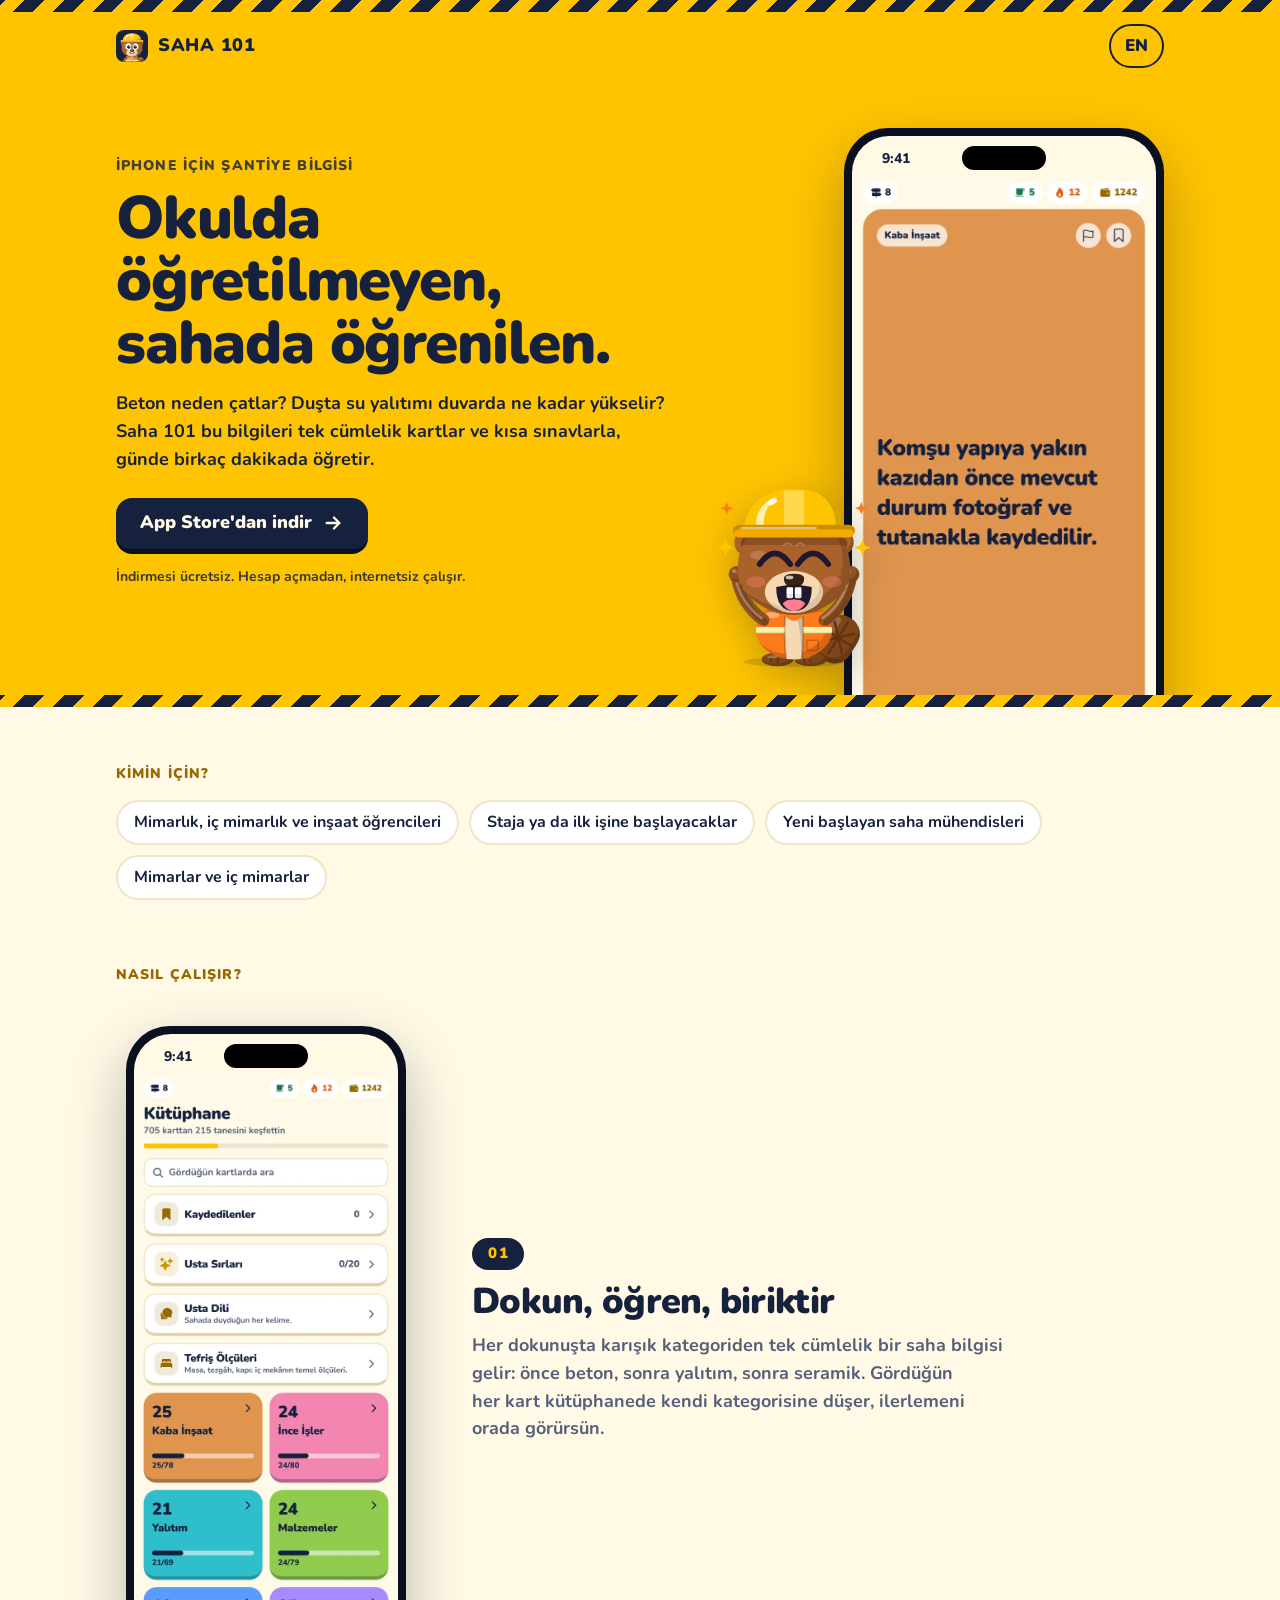
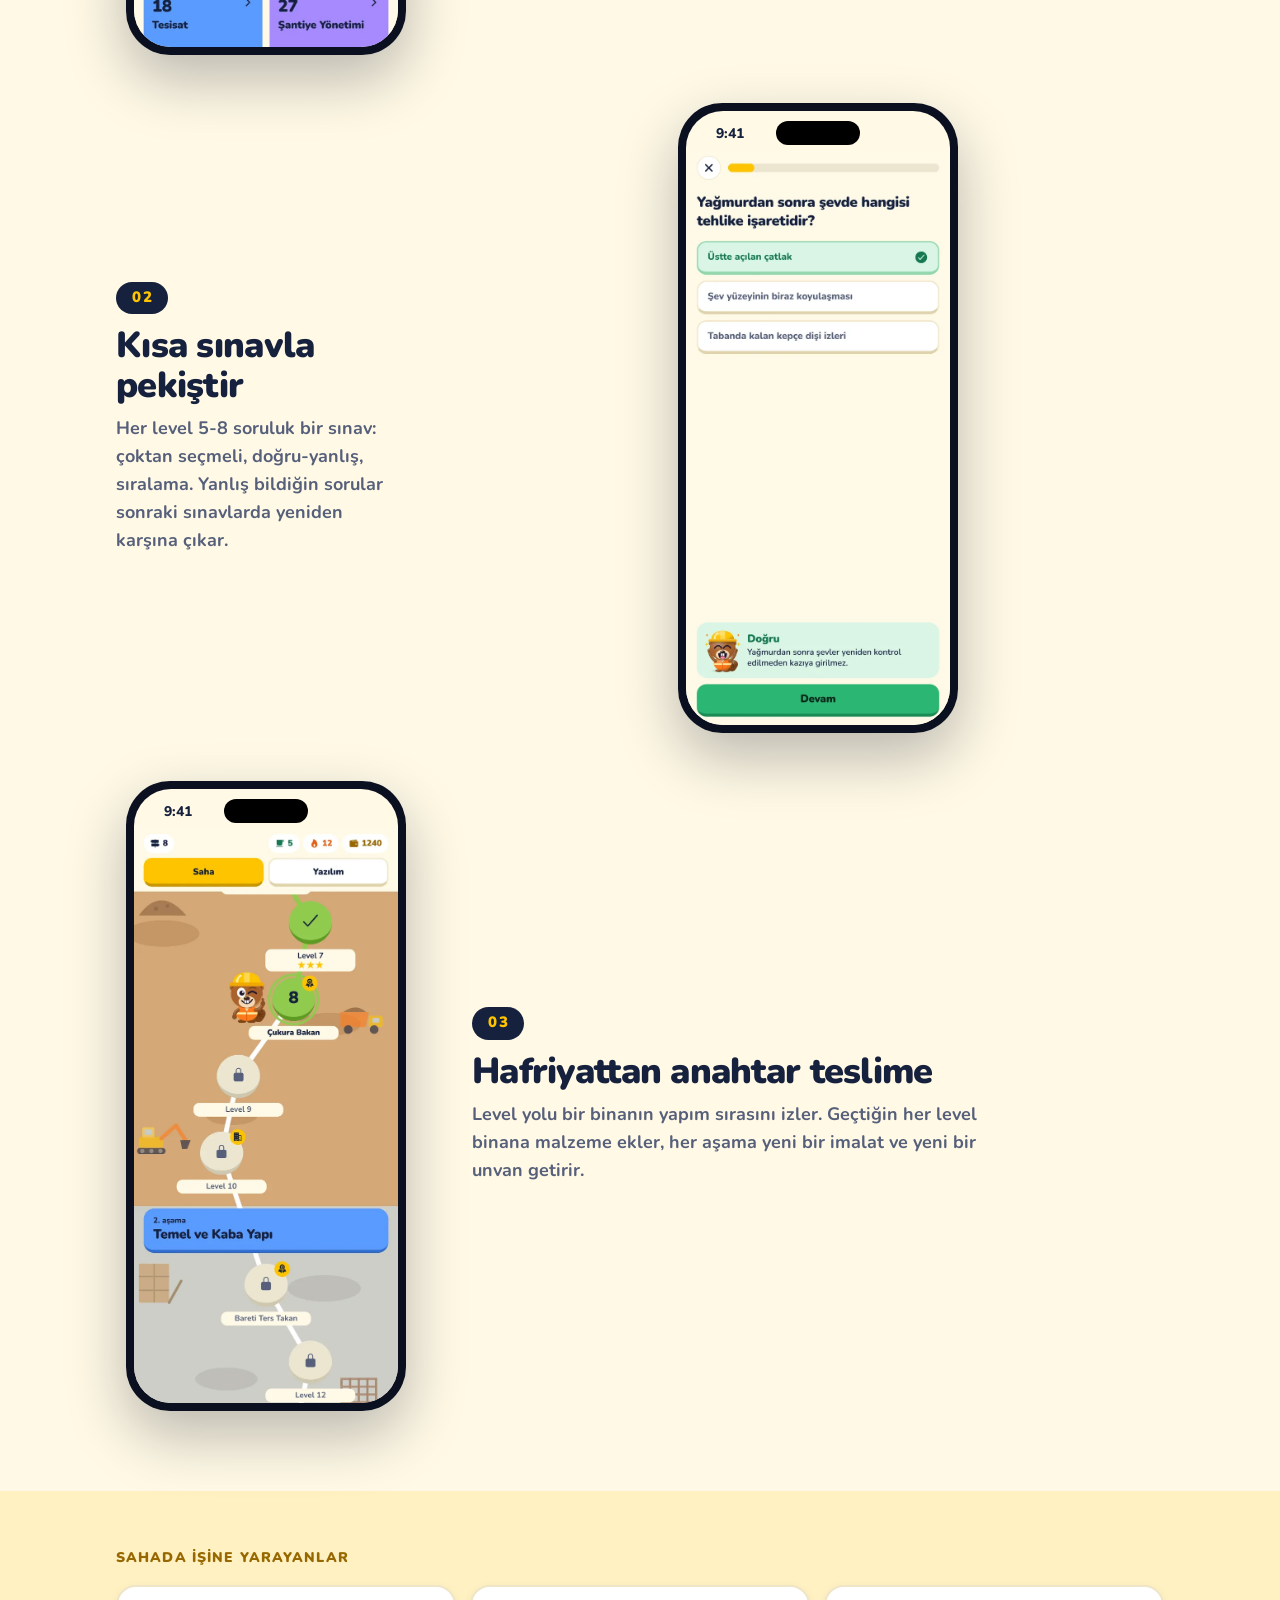
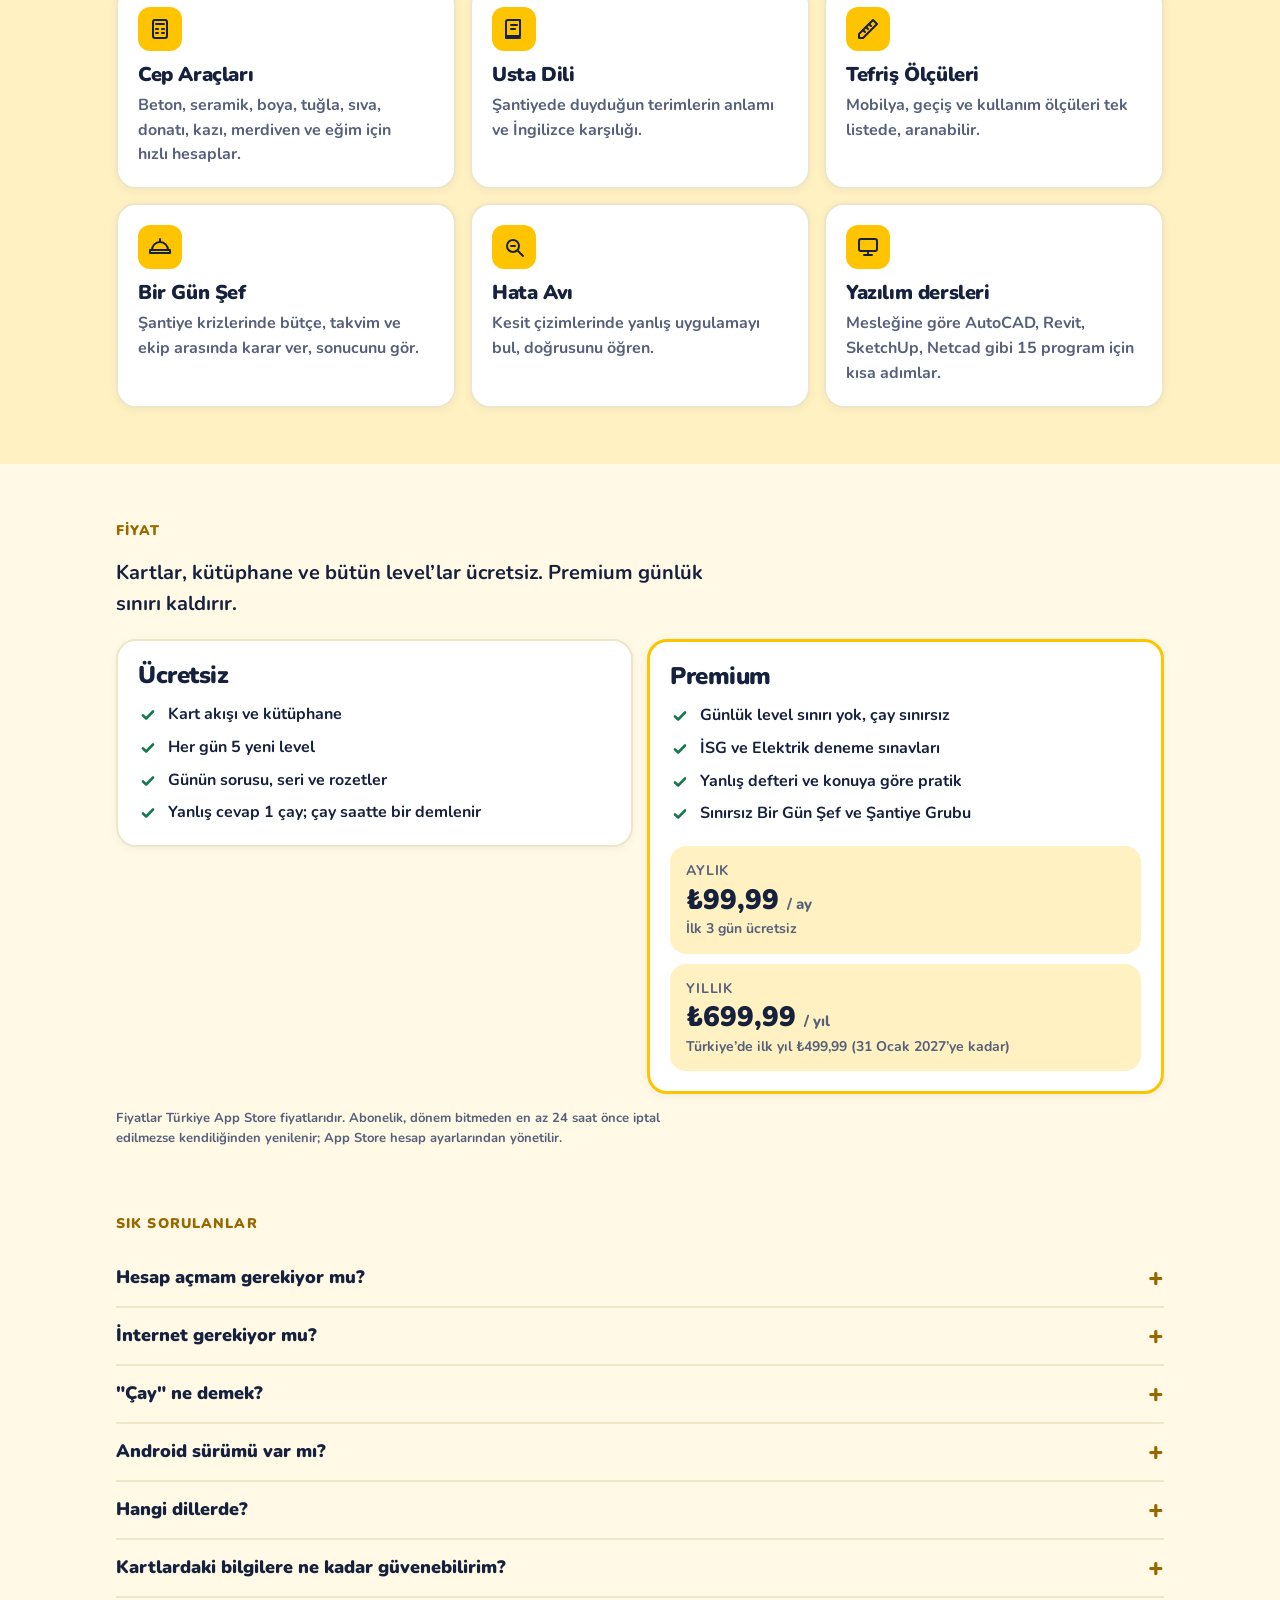
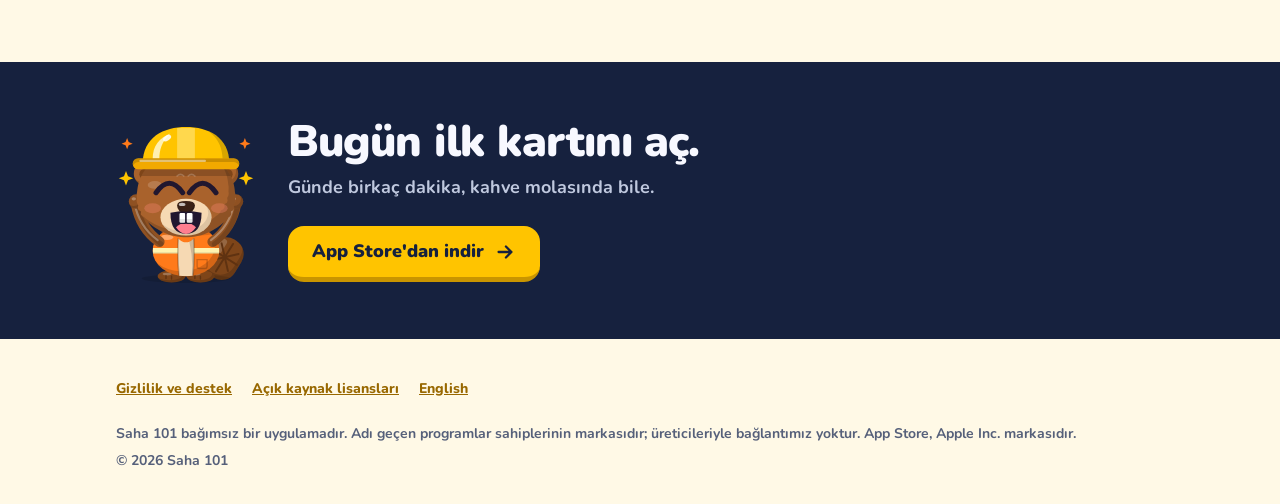
==== tanitim/index.html @ 29eaad17 "Tanıtım sitesi (tanitim/, TR + EN) Co-Authored-By: Claude Opus 5.5 <noreply@anthropic.com> Claude-Se" ====
<!doctype html>
<html lang="tr">
<head>
<meta charset="utf-8">
<meta name="viewport" content="width=device-width, initial-scale=1, viewport-fit=cover">
<title>Saha 101: Şantiye Bilgisi | Okulda öğretilmeyen, sahada öğrenilen</title>
<meta name="description" content="Saha 101, şantiyede öğrenilen pratik bilgileri tek cümlelik kartlar ve kısa sınavlarla öğreten iPhone uygulaması. Mimarlık, iç mimarlık ve inşaat öğrencileri, yeni saha mühendisleri için.">
<meta name="apple-itunes-app" content="app-id=6831292232">
<meta name="theme-color" content="#FFC400" media="(prefers-color-scheme: light)">
<meta name="theme-color" content="#25304D" media="(prefers-color-scheme: dark)">
<link rel="canonical" href="https://teomansahin3.github.io/saha101-gizlilik/tanitim/">
<link rel="alternate" hreflang="tr" href="https://teomansahin3.github.io/saha101-gizlilik/tanitim/">
<link rel="alternate" hreflang="en" href="https://teomansahin3.github.io/saha101-gizlilik/tanitim/en/">
<meta property="og:image" content="https://teomansahin3.github.io/saha101-gizlilik/tanitim/img/icon-180.png">
<meta property="og:type" content="website">
<meta property="og:title" content="Saha 101: Şantiye Bilgisi | Okulda öğretilmeyen, sahada öğrenilen">
<meta property="og:description" content="Saha 101, şantiyede öğrenilen pratik bilgileri tek cümlelik kartlar ve kısa sınavlarla öğreten iPhone uygulaması. Mimarlık, iç mimarlık ve inşaat öğrencileri, yeni saha mühendisleri için.">
<link rel="icon" href="img/icon-64.png">
<link rel="apple-touch-icon" href="img/icon-180.png">
<link rel="preload" href="fonts/nunito-900.woff2" as="font" type="font/woff2" crossorigin>
<link rel="preload" href="fonts/nunito-700.woff2" as="font" type="font/woff2" crossorigin>
<link rel="stylesheet" href="style.css">
</head>
<body>
<a class="skip" href="#main">İçeriğe geç</a>
<div class="tape" aria-hidden="true"></div>
<header class="top">
  <div class="wrap top-in"><a class="brand" href="./"><img src="img/icon-64.png" width="32" height="32" alt="">Saha 101</a>
  <a class="lang" href="en/" hreflang="en" aria-label="English">EN</a></div>
</header>
<main id="main">
  <section class="hero">
    <div class="wrap hero-grid">
      <div class="hero-copy">
        <p class="eyebrow">iPhone için şantiye bilgisi</p>
        <h1>Okulda öğretilmeyen, sahada öğrenilen.</h1>
        <p class="lead">Beton neden çatlar? Duşta su yalıtımı duvarda ne kadar yükselir? Saha 101 bu bilgileri tek cümlelik kartlar ve kısa sınavlarla, günde birkaç dakikada öğretir.</p>
        <a class="btn" href="https://apps.apple.com/tr/app/id6831292232" rel="noopener">App Store'dan indir<svg viewBox="0 0 24 24" aria-hidden="true"><path d="M5 12h14M13 6l6 6-6 6"/></svg></a>
        <p class="note">İndirmesi ücretsiz. Hesap açmadan, internetsiz çalışır.</p>
      </div>
      <div class="hero-art">
        <div class="phone"><div class="screen"><div class="bar" aria-hidden="true"><span class="time">9:41</span><span class="island"></span></div><img src="img/tr/feed.webp" width="640" height="1391" alt="Saha 101 kart akışı: &quot;Komşu yapıya yakın kazıdan önce mevcut durum fotoğraf ve tutanakla kaydedilir.&quot;" fetchpriority="high" decoding="async"></div></div>
        <img class="kalfa" src="img/kalfa.svg" width="252" height="296" alt="">
      </div>
    </div>
  </section>
  <div class="tape" aria-hidden="true"></div>

  <section class="who wrap" aria-labelledby="who-h">
    <h2 id="who-h" class="label">Kimin için?</h2>
    <ul class="chips"><li>Mimarlık, iç mimarlık ve inşaat öğrencileri</li><li>Staja ya da ilk işine başlayacaklar</li><li>Yeni başlayan saha mühendisleri</li><li>Mimarlar ve iç mimarlar</li></ul>
  </section>

  <section class="how wrap" aria-labelledby="how-h">
    <h2 id="how-h" class="label">Nasıl çalışır?</h2>
    <div class="step">
      <div class="phone"><div class="screen"><div class="bar" aria-hidden="true"><span class="time">9:41</span><span class="island"></span></div><img src="img/tr/library.webp" width="640" height="1391" alt="Kütüphane ekranı, kategori ilerlemeleri" loading="lazy" decoding="async"></div></div>
      <div class="step-copy"><span class="num">01</span><h3>Dokun, öğren, biriktir</h3><p>Her dokunuşta karışık kategoriden tek cümlelik bir saha bilgisi gelir: önce beton, sonra yalıtım, sonra seramik. Gördüğün her kart kütüphanede kendi kategorisine düşer, ilerlemeni orada görürsün.</p></div>
    </div>
    <div class="step flip">
      <div class="phone"><div class="screen"><div class="bar" aria-hidden="true"><span class="time">9:41</span><span class="island"></span></div><img src="img/tr/exam.webp" width="640" height="1391" alt="Sınav ekranı, doğru cevap işaretli" loading="lazy" decoding="async"></div></div>
      <div class="step-copy"><span class="num">02</span><h3>Kısa sınavla pekiştir</h3><p>Her level 5-8 soruluk bir sınav: çoktan seçmeli, doğru-yanlış, sıralama. Yanlış bildiğin sorular sonraki sınavlarda yeniden karşına çıkar.</p></div>
    </div>
    <div class="step">
      <div class="phone"><div class="screen"><div class="bar" aria-hidden="true"><span class="time">9:41</span><span class="island"></span></div><img src="img/tr/path.webp" width="640" height="1391" alt="Level yolu ekranı, hafriyat aşaması" loading="lazy" decoding="async"></div></div>
      <div class="step-copy"><span class="num">03</span><h3>Hafriyattan anahtar teslime</h3><p>Level yolu bir binanın yapım sırasını izler. Geçtiğin her level binana malzeme ekler, her aşama yeni bir imalat ve yeni bir unvan getirir.</p></div>
    </div>
  </section>

  <section class="more" aria-labelledby="more-h">
    <div class="wrap">
      <h2 id="more-h" class="label">Sahada işine yarayanlar</h2>
      <ul class="grid"><li class="card"><span class="badge"><svg viewBox="0 0 24 24" aria-hidden="true"><rect x="5" y="3" width="14" height="18" rx="2"/><path d="M8 7h8M8 12h2M14 12h2M8 16h2M14 16h2"/></svg></span><h3>Cep Araçları</h3><p>Beton, seramik, boya, tuğla, sıva, donatı, kazı, merdiven ve eğim için hızlı hesaplar.</p></li><li class="card"><span class="badge"><svg viewBox="0 0 24 24" aria-hidden="true"><path d="M4 5a2 2 0 0 1 2-2h12v16H6a2 2 0 0 0-2 2z"/><path d="M4 21h14M9 8h6M9 12h4"/></svg></span><h3>Usta Dili</h3><p>Şantiyede duyduğun terimlerin anlamı ve İngilizce karşılığı.</p></li><li class="card"><span class="badge"><svg viewBox="0 0 24 24" aria-hidden="true"><path d="M3 17 17 3l4 4L7 21H3z"/><path d="m7 13 2 2M10 10l2 2M13 7l2 2"/></svg></span><h3>Tefriş Ölçüleri</h3><p>Mobilya, geçiş ve kullanım ölçüleri tek listede, aranabilir.</p></li><li class="card"><span class="badge"><svg viewBox="0 0 24 24" aria-hidden="true"><path d="M4 15a8 8 0 0 1 16 0"/><path d="M2 15h20v3H2zM12 7V4"/></svg></span><h3>Bir Gün Şef</h3><p>Şantiye krizlerinde bütçe, takvim ve ekip arasında karar ver, sonucunu gör.</p></li><li class="card"><span class="badge"><svg viewBox="0 0 24 24" aria-hidden="true"><circle cx="11" cy="11" r="6"/><path d="m16 16 5 5M9 11h4"/></svg></span><h3>Hata Avı</h3><p>Kesit çizimlerinde yanlış uygulamayı bul, doğrusunu öğren.</p></li><li class="card"><span class="badge"><svg viewBox="0 0 24 24" aria-hidden="true"><rect x="3" y="4" width="18" height="12" rx="2"/><path d="M8 20h8M12 16v4"/></svg></span><h3>Yazılım dersleri</h3><p>Mesleğine göre AutoCAD, Revit, SketchUp, Netcad gibi 15 program için kısa adımlar.</p></li></ul>
    </div>
  </section>

  <section class="price wrap" aria-labelledby="price-h">
    <h2 id="price-h" class="label">Fiyat</h2>
    <p class="section-lead">Kartlar, kütüphane ve bütün level’lar ücretsiz. Premium günlük sınırı kaldırır.</p>
    <div class="tiers">
      <div class="card tier"><h3>Ücretsiz</h3><ul class="ticks"><li>Kart akışı ve kütüphane</li><li>Her gün 5 yeni level</li><li>Günün sorusu, seri ve rozetler</li><li>Yanlış cevap 1 çay; çay saatte bir demlenir</li></ul></div>
      <div class="card tier pro"><h3>Premium</h3><ul class="ticks"><li>Günlük level sınırı yok, çay sınırsız</li><li>İSG ve Elektrik deneme sınavları</li><li>Yanlış defteri ve konuya göre pratik</li><li>Sınırsız Bir Gün Şef ve Şantiye Grubu</li></ul>
        <div class="plans"><div class="plan"><span class="pname">Aylık</span><span class="pprice">₺99,99 <small>/ ay</small></span><span class="pnote">İlk 3 gün ücretsiz</span></div><div class="plan"><span class="pname">Yıllık</span><span class="pprice">₺699,99 <small>/ yıl</small></span><span class="pnote">Türkiye’de ilk yıl ₺499,99 (31 Ocak 2027’ye kadar)</span></div></div>
      </div>
    </div>
    <p class="fine">Fiyatlar Türkiye App Store fiyatlarıdır. Abonelik, dönem bitmeden en az 24 saat önce iptal edilmezse kendiliğinden yenilenir; App Store hesap ayarlarından yönetilir.</p>
  </section>

  <section class="faq wrap" aria-labelledby="faq-h">
    <h2 id="faq-h" class="label">Sık sorulanlar</h2>
    <details><summary>Hesap açmam gerekiyor mu?</summary><p>Hayır. Hesap, giriş ya da sunucu yok. İlerlemen yalnızca telefonunda saklanır; istersen Ayarlar’dan dosya olarak iCloud Drive’a yedeklersin.</p></details>
    <details><summary>İnternet gerekiyor mu?</summary><p>Hayır. Bütün içerik uygulamanın içinde gelir, şantiyede çekmeyen yerde de çalışır.</p></details>
    <details><summary>"Çay" ne demek?</summary><p>Sınavda yanlış cevap bir bardak çaya mal olur. Çay saatte bir demlenir, bir level’ı ilk kez geçince bir çay geri gelir. Çay bitse de kartlar açık kalır. Premium’da çay sınırsızdır.</p></details>
    <details><summary>Android sürümü var mı?</summary><p>Şimdilik yalnızca iPhone için. Android sürümü hazırlanıyor.</p></details>
    <details><summary>Hangi dillerde?</summary><p>Türkçe, İngilizce, İtalyanca, İspanyolca, Fransızca ve Almanca.</p></details>
    <details><summary>Kartlardaki bilgilere ne kadar güvenebilirim?</summary><p>Kartlar genel saha pratiğini anlatır. Bir ölçüyü ya da süreyi uygulamadan önce yürürlükteki yönetmelik, proje ve üretici föyüyle teyit et. Deneme sınavları resmî sınav değildir.</p></details>
  </section>

  <section class="final">
    <div class="wrap final-in">
      <img src="img/kalfa.svg" width="126" height="148" alt="" loading="lazy">
      <div><h2>Bugün ilk kartını aç.</h2><p>Günde birkaç dakika, kahve molasında bile.</p><a class="btn on-dark" href="https://apps.apple.com/tr/app/id6831292232" rel="noopener">App Store'dan indir<svg viewBox="0 0 24 24" aria-hidden="true"><path d="M5 12h14M13 6l6 6-6 6"/></svg></a></div>
    </div>
  </section>
</main>
<footer class="foot wrap">
  <nav><a href="https://teomansahin3.github.io/saha101-gizlilik/">Gizlilik ve destek</a><a href="https://teomansahin3.github.io/saha101-gizlilik/lisanslar.html">Açık kaynak lisansları</a><a href="en/">English</a></nav>
  <p>Saha 101 bağımsız bir uygulamadır. Adı geçen programlar sahiplerinin markasıdır; üreticileriyle bağlantımız yoktur. App Store, Apple Inc. markasıdır.</p>
  <p>© 2026 Saha 101</p>
</footer>
</body>
</html>
---- tanitim/style.css ----
/* Saha 101 tanıtım sitesi. Renkler src/theme/tokens.ts ile aynı (A paleti), yazı Nunito. */
@font-face { font-family: Nunito; font-weight: 700; font-display: swap; src: url(fonts/nunito-700.woff2) format('woff2'); }
@font-face { font-family: Nunito; font-weight: 800; font-display: swap; src: url(fonts/nunito-800.woff2) format('woff2'); }
@font-face { font-family: Nunito; font-weight: 900; font-display: swap; src: url(fonts/nunito-900.woff2) format('woff2'); }

:root {
  --bg: #FFF9E6; --surface: #FFFFFF; --surface-alt: #FFF1C2; --border: #EFE6C8; --border-deep: #DFD3AB;
  --ink: #16213E; --muted: #56607A; --accent: #FFC400; --accent-deep: #C99500; --link: #986800;
  --navy: #16213E; --on-navy: #F7F8FF; --navy-muted: #BFC8DE; --success: #16784F;
  --hero: #FFC400; --hero-ink: #16213E;
  --r-sm: 12px; --r-md: 16px; --r-lg: 20px;
  --wrap: 1080px;
  color-scheme: light dark;
}
@media (prefers-color-scheme: dark) {
  :root {
    --bg: #25304D; --surface: #303C5E; --surface-alt: #3A4770; --border: #44527A; --border-deep: #1D2640;
    --ink: #F7F8FF; --muted: #BFC8DE; --link: #FFD54D; --success: #9CEBC2;
    --navy: #1D2640;
  }
}

* { box-sizing: border-box; }
html { -webkit-text-size-adjust: 100%; scroll-behavior: smooth; }
@media (prefers-reduced-motion: reduce) { html { scroll-behavior: auto; } }
body { margin: 0; background: var(--bg); color: var(--ink); font: 700 17px/1.55 Nunito, -apple-system, BlinkMacSystemFont, 'Segoe UI', Roboto, sans-serif; }
img { max-width: 100%; }
a { color: var(--link); }
h1, h2, h3 { font-weight: 900; margin: 0; letter-spacing: -0.02em; text-wrap: balance; }
p { margin: 0; text-wrap: pretty; }
ul { margin: 0; padding: 0; list-style: none; }
:focus-visible { outline: 3px solid var(--accent); outline-offset: 3px; border-radius: 6px; }

.wrap { max-width: var(--wrap); margin: 0 auto; padding-left: max(16px, env(safe-area-inset-left)); padding-right: max(16px, env(safe-area-inset-right)); }
.skip { position: absolute; left: -999px; top: 8px; background: var(--navy); color: #fff; padding: 8px 14px; border-radius: 8px; z-index: 9; }
.skip:focus { left: 8px; }

/* Uyarı şeridi: uygulamanın imzası */
.tape { height: 12px; background: repeating-linear-gradient(-45deg, #FFC400 0 14px, #16213E 14px 28px); }

.top { padding: 12px 0; background: var(--hero); color: var(--hero-ink); }
.top-in { display: flex; align-items: center; justify-content: space-between; }
.brand { display: inline-flex; align-items: center; gap: 10px; font-weight: 900; font-size: 18px; letter-spacing: .04em; text-transform: uppercase; color: inherit; text-decoration: none; min-height: 44px; }
.brand img { border-radius: 8px; }
.lang { display: inline-flex; align-items: center; justify-content: center; min-width: 44px; min-height: 44px; font-weight: 900; color: inherit; text-decoration: none; border: 2px solid currentColor; border-radius: 999px; padding: 0 14px; }

/* Hero */
.hero { background: var(--hero); color: var(--hero-ink); padding: 16px 0 0; overflow: hidden; }
.hero-grid { display: grid; gap: 28px; }
.eyebrow { font-weight: 900; font-size: 14px; letter-spacing: .08em; text-transform: uppercase; opacity: .8; }
.hero h1 { font-size: clamp(36px, 9vw, 60px); line-height: 1.04; margin-top: 10px; }
.lead { font-size: 18px; margin-top: 16px; max-width: 34em; }
.note { font-size: 14px; margin-top: 12px; opacity: .85; }

.btn { display: inline-flex; align-items: center; gap: 10px; margin-top: 24px; min-height: 56px; padding: 0 24px; background: #16213E; color: #FFF9E6; font-weight: 900; font-size: 18px; text-decoration: none; border-radius: var(--r-md); border-bottom: 5px solid #0B1020; transition: transform .12s ease, border-bottom-width .12s ease; }
.btn svg { width: 22px; height: 22px; fill: none; stroke: currentColor; stroke-width: 2.5; stroke-linecap: round; stroke-linejoin: round; }
.btn:hover { transform: translateY(1px); }
.btn:active { transform: translateY(3px); border-bottom-width: 2px; }
.btn.on-dark { background: #FFC400; color: #16213E; border-bottom-color: #C99500; }
@media (prefers-reduced-motion: reduce) { .btn { transition: none; } }

.hero-art { position: relative; display: flex; justify-content: flex-end; width: 100%; max-width: 400px; margin: 0 auto; }
.hero-art .phone { width: min(260px, 68vw); margin-bottom: -110px; }
.kalfa { position: absolute; left: 0; bottom: 20px; width: min(120px, 32vw); height: auto; filter: drop-shadow(0 10px 18px rgba(11, 16, 32, .25)); }

/* Telefon çerçevesi (store-frames.js ile aynı oran) */
.phone { background: #0B1020; border-radius: 44px; padding: 8px; box-shadow: 0 24px 60px rgba(11, 16, 32, .28); }
.screen { border-radius: 37px; overflow: hidden; background: #FFF9E6; }
.screen .bar { position: relative; height: 40px; }
.screen .time { position: absolute; left: 30px; top: 12px; font-weight: 800; font-size: 14px; color: #16213E; }
.screen .island { position: absolute; left: 50%; top: 10px; width: 84px; height: 24px; margin-left: -42px; background: #000; border-radius: 14px; }
.screen img { display: block; width: 100%; height: auto; }

/* Bölümler */
section.wrap, .more, .final { padding-top: 56px; padding-bottom: 8px; }

.label { font-size: 14px; letter-spacing: .08em; text-transform: uppercase; color: var(--link); margin-bottom: 16px; }
.chips { display: flex; flex-wrap: wrap; gap: 10px; }
.chips li { background: var(--surface); border: 2px solid var(--border); border-radius: 999px; padding: 8px 16px; font-size: 16px; }

.how .step { display: grid; gap: 24px; align-items: center; padding: 20px 0; }
.how .phone { width: min(260px, 66vw); margin: 0 auto; }
.num { display: inline-block; font-weight: 900; font-size: 15px; letter-spacing: .12em; color: #FFC400; background: #16213E; border-radius: 999px; padding: 4px 14px 5px 16px; }
.step h3 { font-size: clamp(26px, 6vw, 36px); line-height: 1.1; margin-top: 12px; }
.step p { color: var(--muted); font-size: 18px; margin-top: 10px; max-width: 30em; }

.more { background: var(--surface-alt); margin-top: 48px; padding-bottom: 56px; }
.grid { display: grid; gap: 14px; }
.card { background: var(--surface); border: 2px solid var(--border); border-radius: var(--r-lg); padding: 20px; box-shadow: 0 2px 10px rgba(22, 33, 62, .05); }
.card h3 { font-size: 20px; line-height: 1.2; }
.card p { color: var(--muted); font-size: 16px; margin-top: 6px; }
.badge { display: inline-flex; width: 44px; height: 44px; border-radius: var(--r-sm); background: #FFC400; color: #16213E; align-items: center; justify-content: center; margin-bottom: 12px; }
.badge svg { width: 24px; height: 24px; fill: none; stroke: currentColor; stroke-width: 2; stroke-linecap: round; stroke-linejoin: round; }

.section-lead { font-size: 20px; max-width: 32em; margin-bottom: 20px; }
.tiers { display: grid; gap: 14px; }
.tier h3 { font-size: 24px; margin-bottom: 12px; }
.tier.pro { border-color: #FFC400; border-width: 3px; }
.ticks li { position: relative; padding-left: 30px; margin-top: 8px; font-size: 16px; }
.ticks li::before { content: ''; position: absolute; left: 0; top: 3px; width: 20px; height: 20px; border-radius: 6px; background: var(--success); -webkit-mask: url("data:image/svg+xml,%3Csvg xmlns='http://www.w3.org/2000/svg' viewBox='0 0 20 20'%3E%3Cpath d='M5 10.5l3.2 3L15 6.5' fill='none' stroke='black' stroke-width='2.6' stroke-linecap='round' stroke-linejoin='round'/%3E%3C/svg%3E") center/20px no-repeat; mask: url("data:image/svg+xml,%3Csvg xmlns='http://www.w3.org/2000/svg' viewBox='0 0 20 20'%3E%3Cpath d='M5 10.5l3.2 3L15 6.5' fill='none' stroke='black' stroke-width='2.6' stroke-linecap='round' stroke-linejoin='round'/%3E%3C/svg%3E") center/20px no-repeat; }
.plans { display: grid; gap: 10px; margin-top: 20px; }
.plan { display: grid; gap: 2px; background: var(--surface-alt); border-radius: var(--r-md); padding: 14px 16px; }
.pname { font-size: 14px; letter-spacing: .06em; text-transform: uppercase; color: var(--muted); }
.pprice { font-weight: 900; font-size: 28px; line-height: 1.15; font-variant-numeric: tabular-nums; }
.pprice small { font-size: 15px; font-weight: 800; color: var(--muted); }
.pnote { font-size: 14px; color: var(--muted); }
.fine { font-size: 13px; color: var(--muted); margin-top: 14px; max-width: 46em; }

.faq details { border-bottom: 2px solid var(--border); }
.faq summary { cursor: pointer; list-style: none; display: flex; justify-content: space-between; align-items: center; gap: 16px; min-height: 56px; padding: 12px 0; font-weight: 900; font-size: 18px; }
.faq summary::-webkit-details-marker { display: none; }
.faq summary::after { content: '+'; font-size: 26px; line-height: 1; color: var(--link); flex: none; }
.faq details[open] summary::after { content: '–'; }
.faq details p { color: var(--muted); padding: 0 0 18px; max-width: 40em; }

.final { background: #16213E; color: #F7F8FF; margin-top: 56px; padding-bottom: 56px; }
.final-in { display: flex; flex-direction: column; align-items: flex-start; gap: 16px; }
.final img { width: 104px; height: auto; }
.final h2 { font-size: clamp(30px, 7vw, 44px); line-height: 1.08; }
.final p { color: #BFC8DE; font-size: 18px; margin-top: 8px; }

.foot { padding-top: 28px; padding-bottom: max(32px, env(safe-area-inset-bottom)); font-size: 14px; color: var(--muted); }
.foot nav { display: flex; flex-wrap: wrap; gap: 4px 20px; margin-bottom: 12px; }
.foot nav a { display: inline-flex; align-items: center; min-height: 44px; font-weight: 800; }
.foot p + p { margin-top: 6px; }

/* Geniş ekran */
@media (min-width: 760px) {
  .grid { grid-template-columns: repeat(2, 1fr); }
  .tiers { grid-template-columns: 1fr 1fr; align-items: start; }
  .how .step { grid-template-columns: 300px 1fr; gap: 56px; padding: 24px 0; }
  .how .step.flip .phone { order: 2; }
  .how .phone { width: 280px; }
  .final-in { flex-direction: row; align-items: center; gap: 32px; }
  .final img { width: 140px; }
}
@media (min-width: 980px) {
  .hero { padding-top: 40px; }
  .hero-grid { grid-template-columns: 1.1fr .9fr; align-items: center; gap: 48px; }
  .hero-copy { padding-bottom: 72px; }
  .hero-art { max-width: 470px; }
  .hero-art .phone { width: 320px; margin-bottom: -150px; margin-top: 8px; }
  .kalfa { width: 160px; bottom: 28px; }

  .grid { grid-template-columns: repeat(3, 1fr); }
}
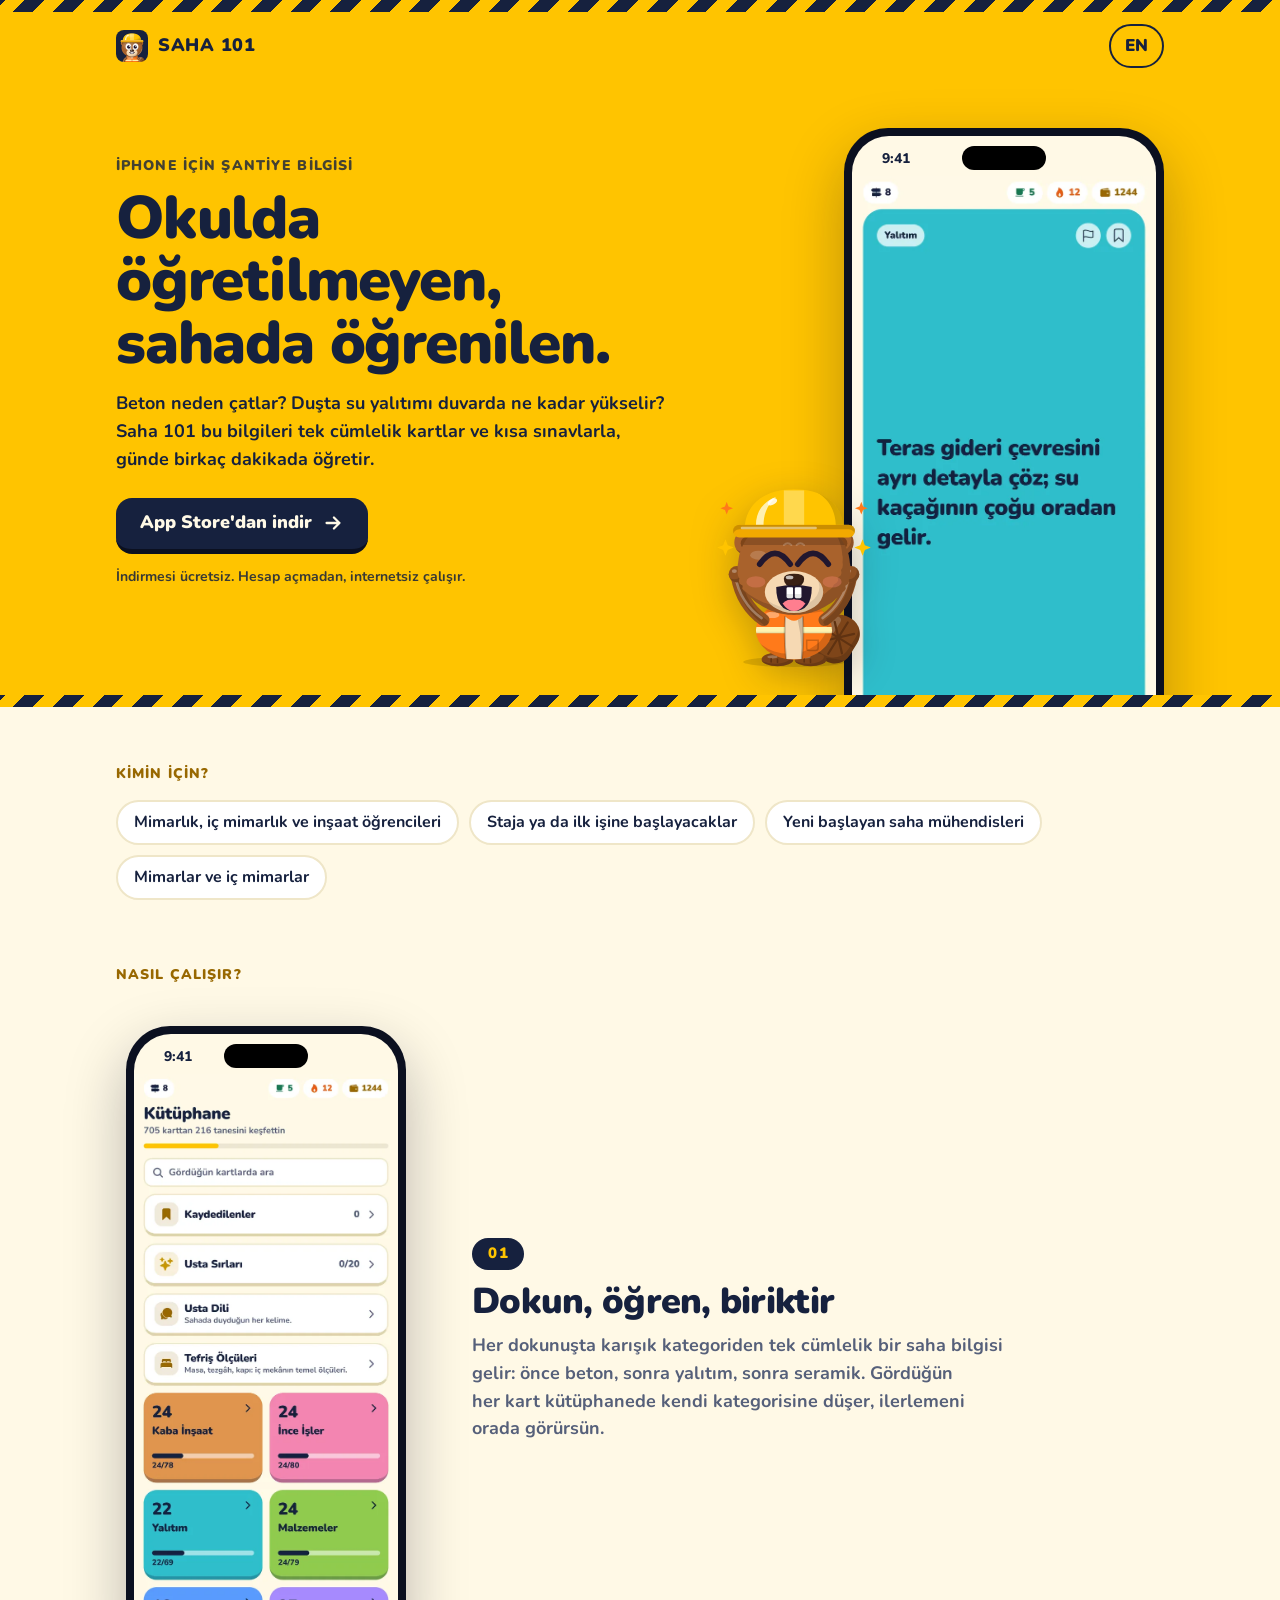
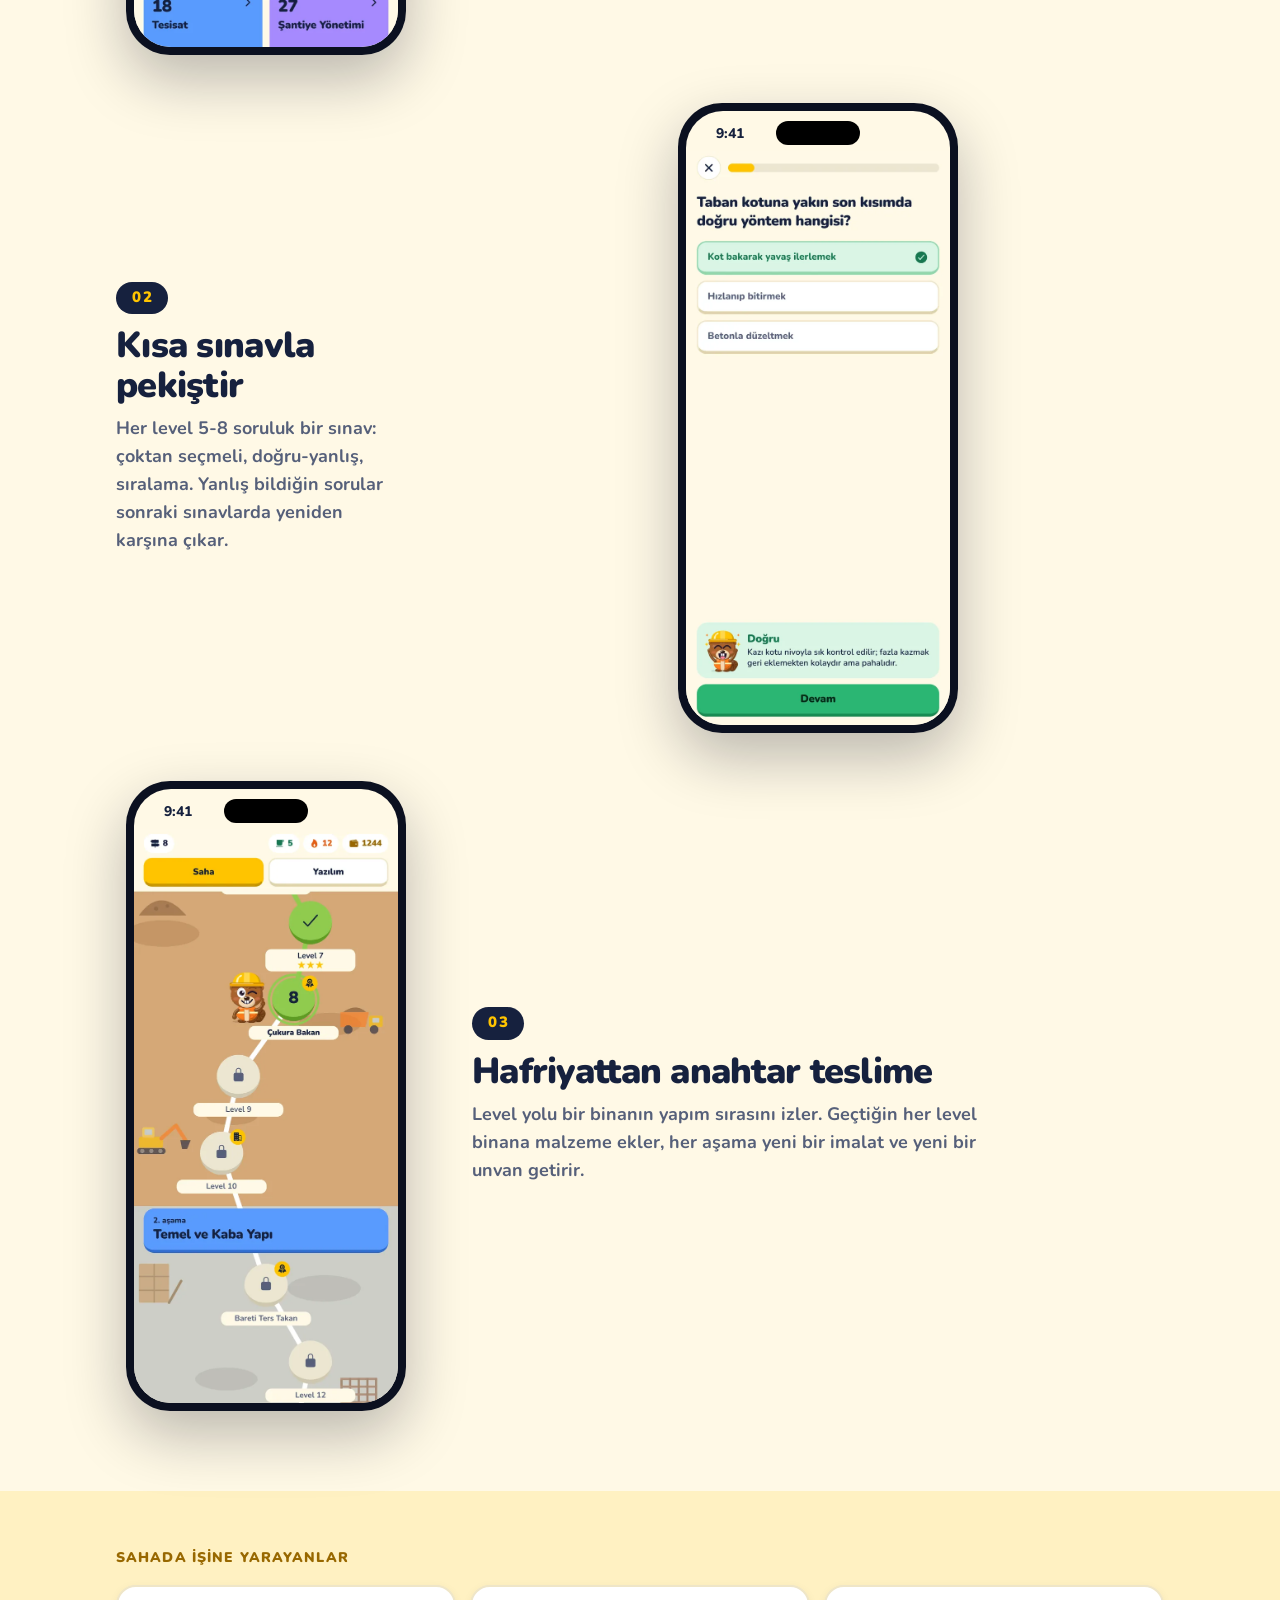
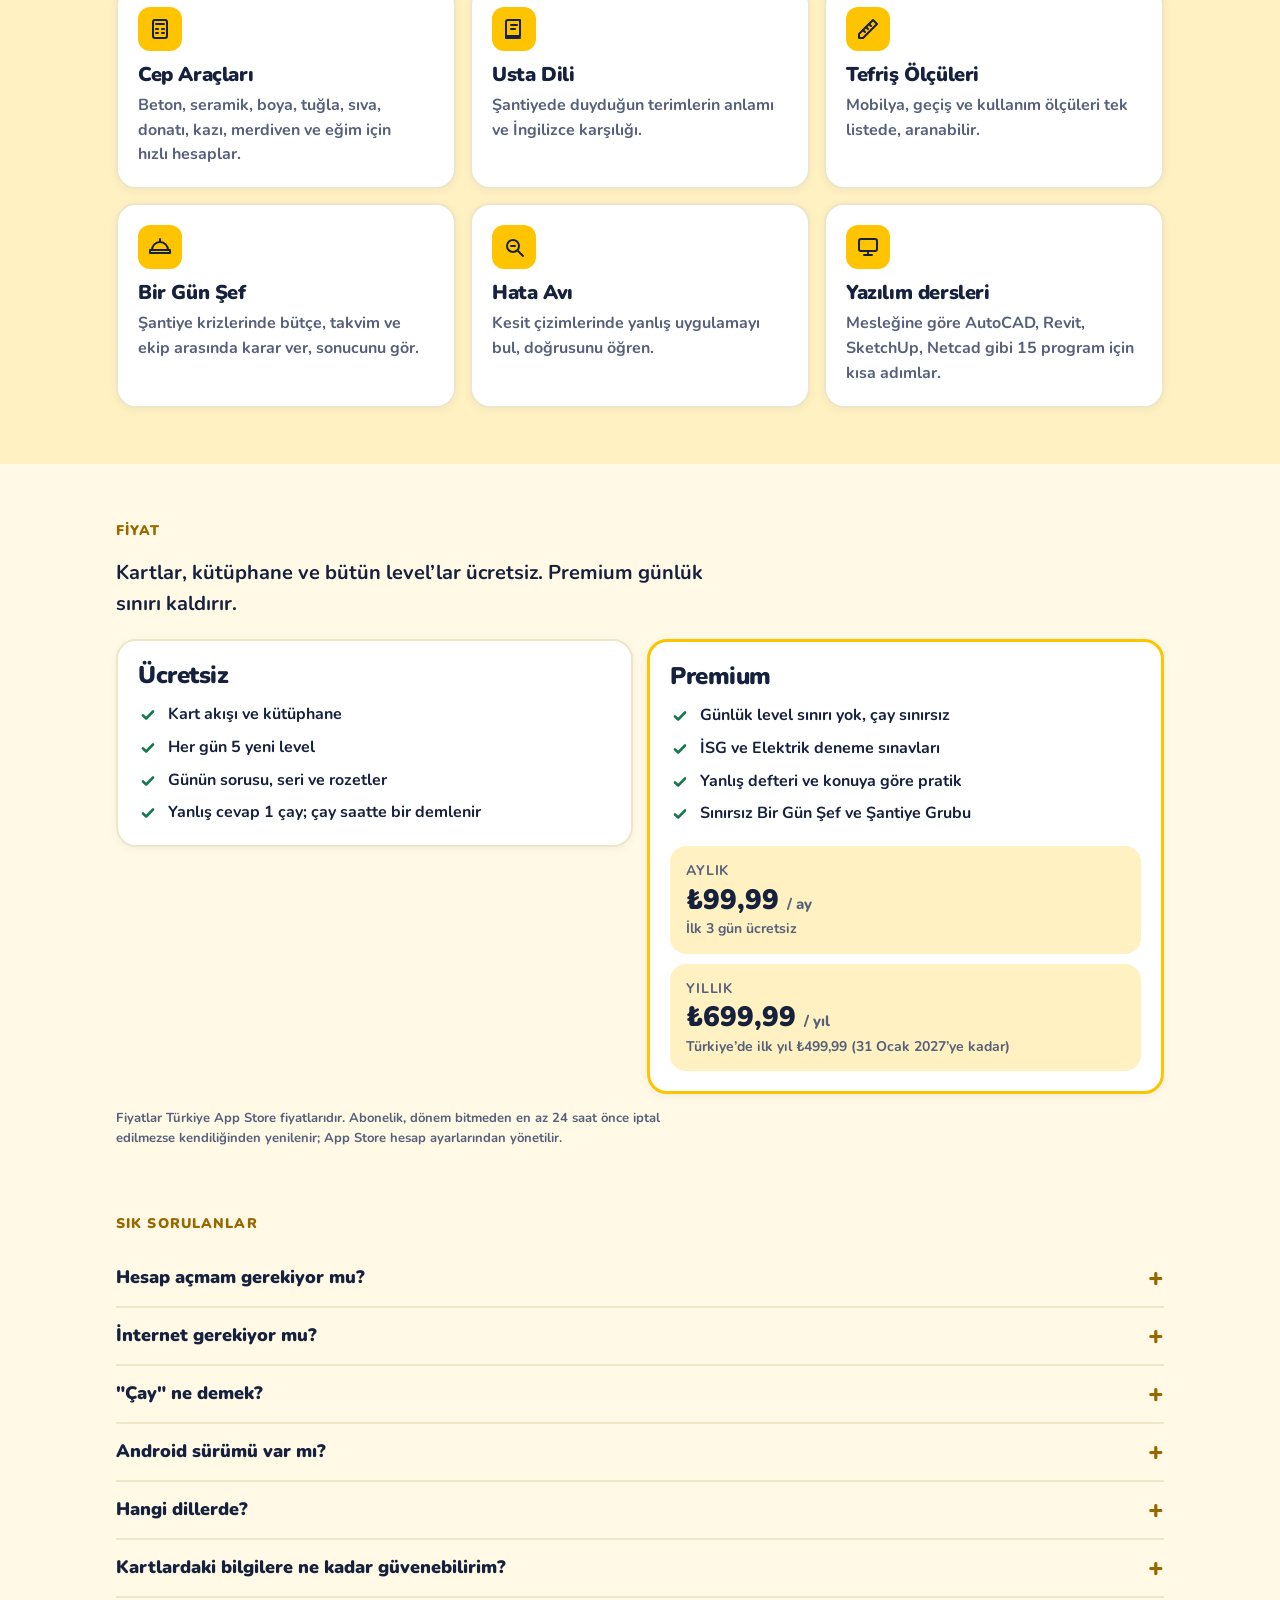
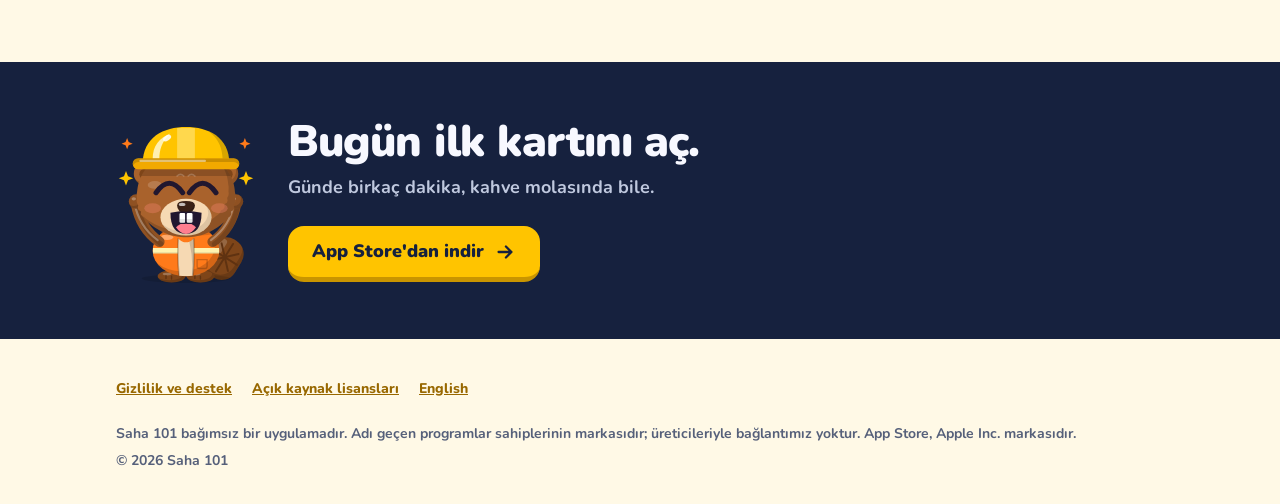
==== commit 2be758de: "Tanıtım sitesi: yeni mağaza ekranları ve Kalfa Co-Authored-By: Claude Opus 5.5 <noreply@anthropic.co" ====
--- a/tanitim/index.html
+++ b/tanitim/index.html
@@ -39,7 +39,7 @@
         <p class="note">İndirmesi ücretsiz. Hesap açmadan, internetsiz çalışır.</p>
       </div>
       <div class="hero-art">
-        <div class="phone"><div class="screen"><div class="bar" aria-hidden="true"><span class="time">9:41</span><span class="island"></span></div><img src="img/tr/feed.webp" width="640" height="1391" alt="Saha 101 kart akışı: &quot;Komşu yapıya yakın kazıdan önce mevcut durum fotoğraf ve tutanakla kaydedilir.&quot;" fetchpriority="high" decoding="async"></div></div>
+        <div class="phone"><div class="screen"><div class="bar" aria-hidden="true"><span class="time">9:41</span><span class="island"></span></div><img src="img/tr/feed.webp" width="640" height="1391" alt="Saha 101 kart akışı ekranı, tek cümlelik bir saha bilgisi" fetchpriority="high" decoding="async"></div></div>
         <img class="kalfa" src="img/kalfa.svg" width="252" height="296" alt="">
       </div>
     </div>
